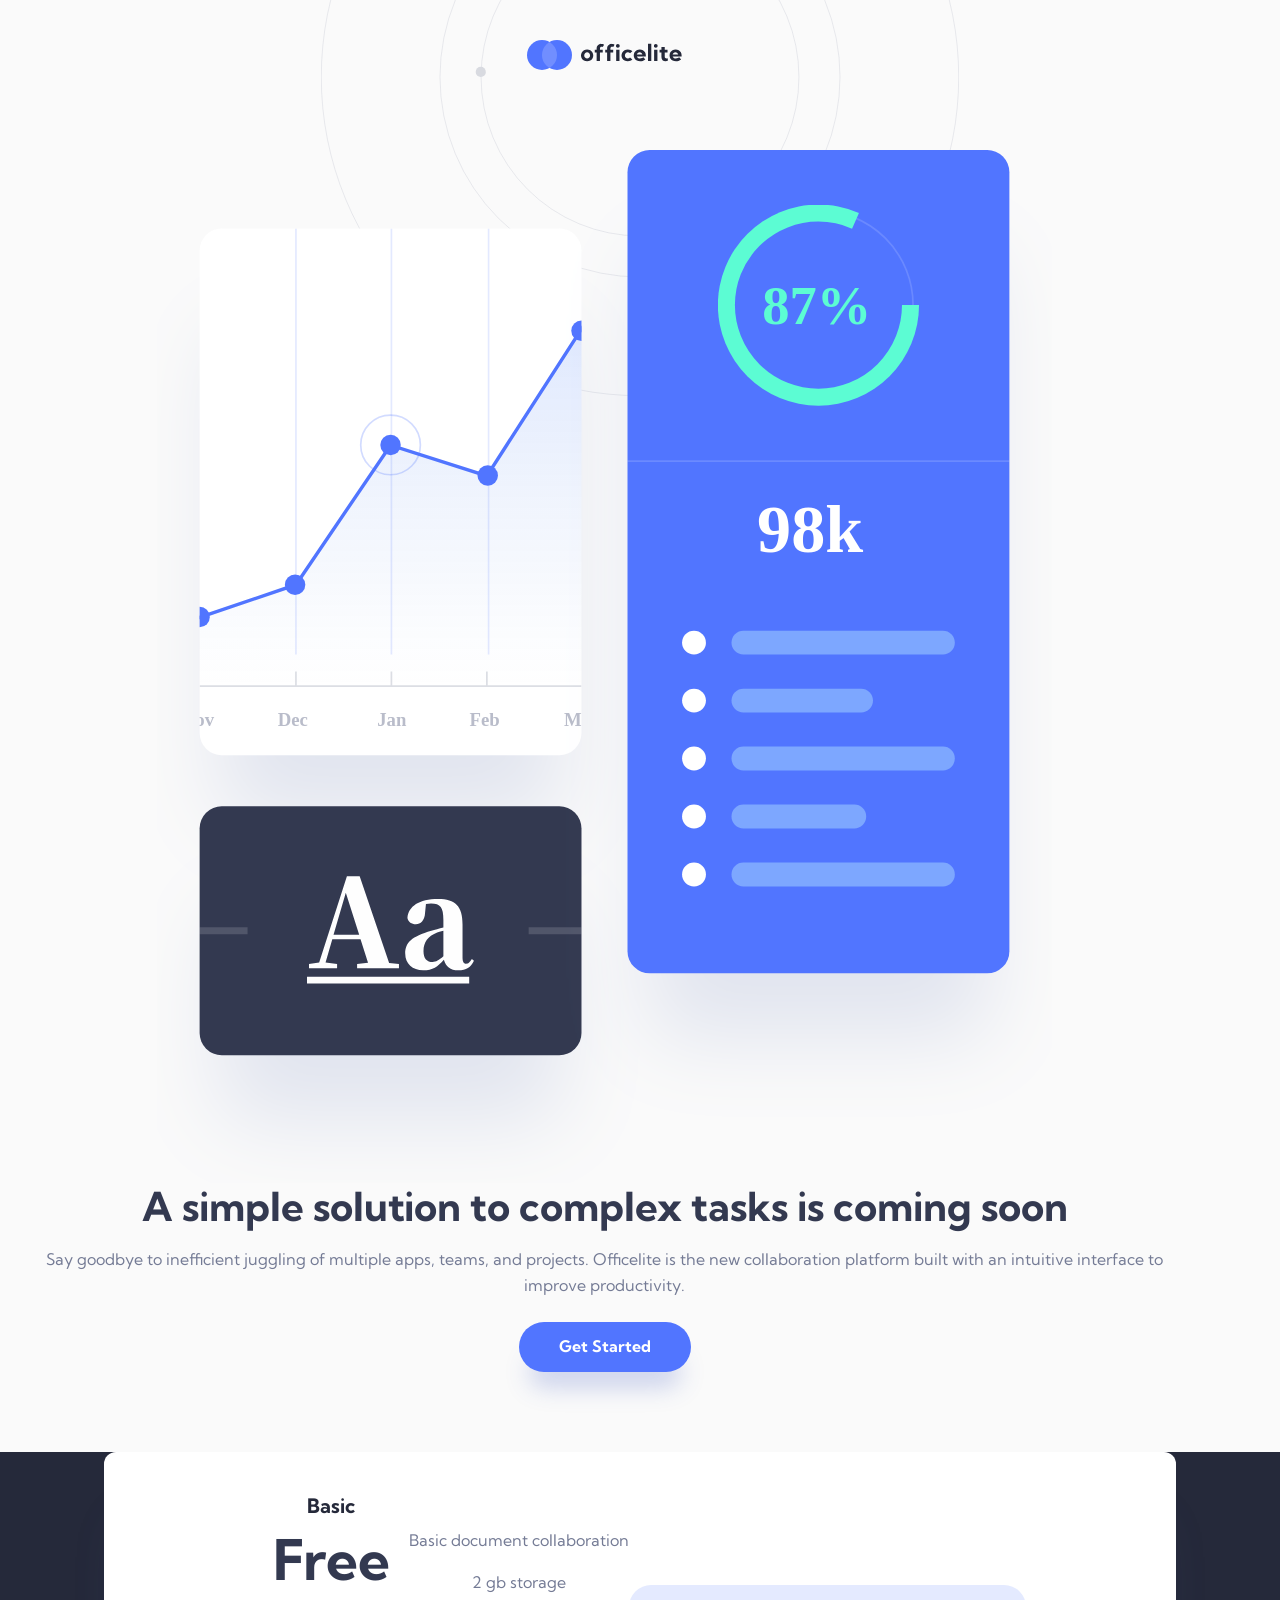
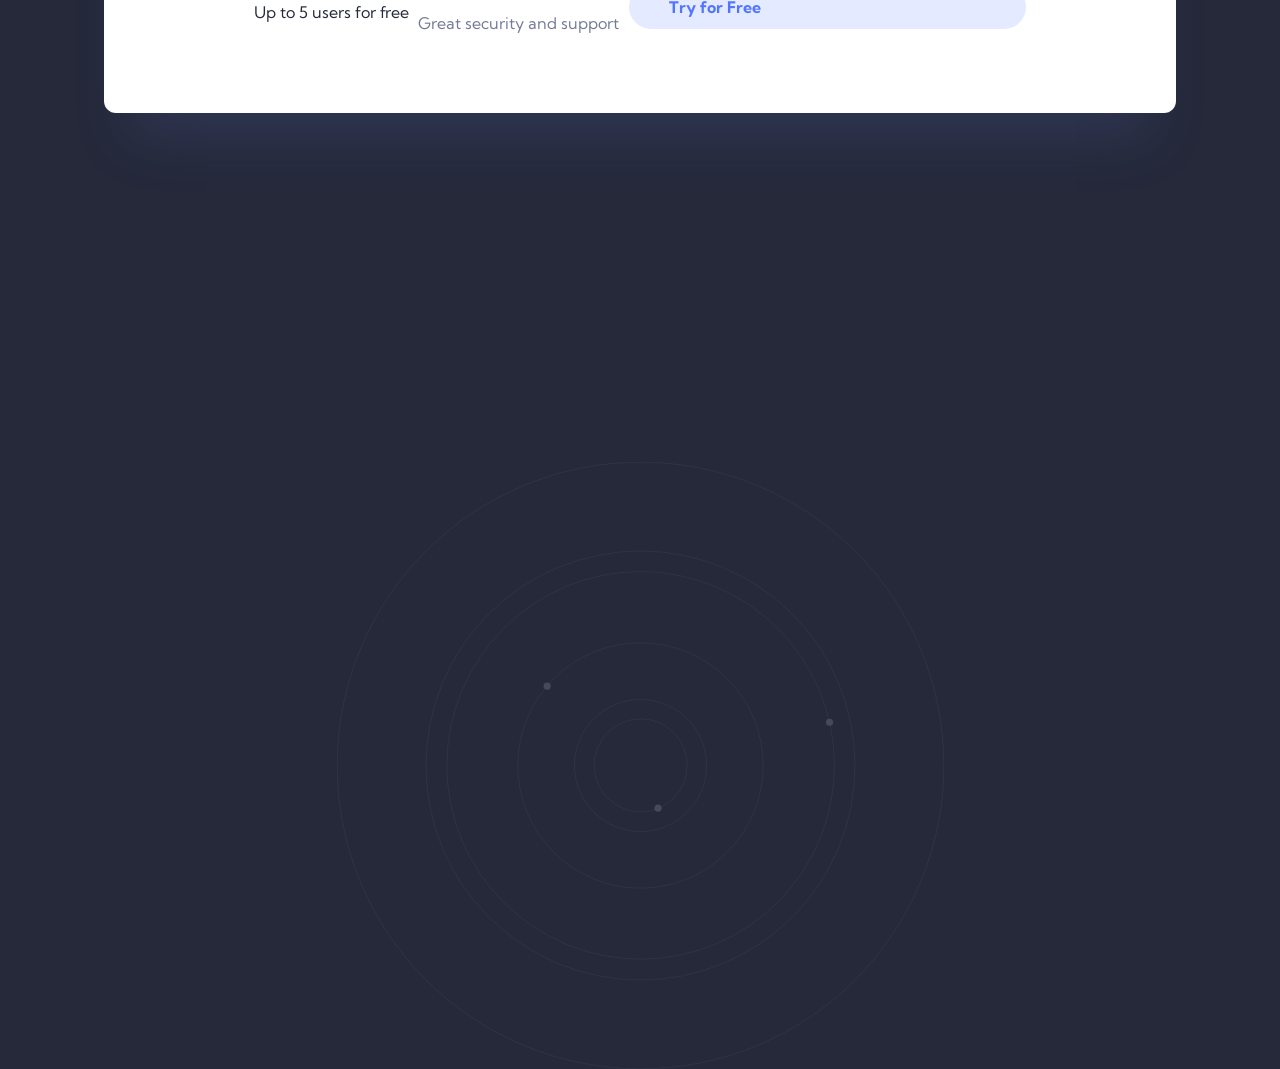
==== index.html @ f773e100 "adding to github" ====
<!DOCTYPE html>
<html lang="en">
<head>
  <meta charset="UTF-8">
  <meta name="viewport" content="width=device-width, initial-scale=1.0">
  <link rel="icon" type="image/png" sizes="32x32" href="./public/assets/favicon-32x32.png">
  <link rel="preconnect" href="https://fonts.googleapis.com">
  <link rel="preconnect" href="https://fonts.gstatic.com" crossorigin>
  <link href="https://fonts.googleapis.com/css2?family=Kumbh+Sans:wght@100..900&display=swap" rel="stylesheet">
  <link rel="stylesheet" href="./public/css/home.css">
  <title>Officelite coming soon site</title>
</head>
<body>
  <div class="container">
    <!-- header section -->
      <header>
        <img src="./public/assets/shared/logo.svg" alt="">
      </header>
    <!-- header section -->

    <!--- hero section --->
      <section class="hero-section">
          <img class="hero-img" src="./public/assets/home/illustration-charts.svg" alt="illustration-charts img">
        <div class="hero-text-content">
          <h1>A simple solution to complex tasks is coming soon</h1>
          <p> Say goodbye to inefficient juggling of multiple apps, teams, and projects. Officelite is the new collaboration platform built with an intuitive interface to improve productivity.</p>
          <a class="hero-btn" href="#">Get Started</a>
        </div>
        </section>
      <!--- hero section --->
    </div>
    <!----- pricing section ----->
      <section class="pricing-section">
        <div class="pricing-cards">

          <!---- tier-card-1 ---->
          <article class="tier-card">
              <div class="card-body-content">
                <div class="card-plan-text">
                  <h4>Basic</h4>
                  <h1>Free</h1>
                  <p>Up to 5 users for free</p>
                </div>
                <div class="card-text-content">
                  <p>Basic document collaboration</p>
                  <p>2 gb storage</p>
                  <p>Great security and support</p>
                </div>
                <a class="pricing-btn" href="#">Try for Free</a>
              </div>
          </article>
        </div>
      </section>
</body>
</html>
---- public/css/home.css ----
/**** typeography ****/

* {
  font-family: 'Kumbh Sans', sans-serif;
}

h1 {
  font-size: 40px;
  font-weight: 700;
  color: #333950;
  line-height: 48px;
  text-align: center;
  margin: 0;
}

h4 {
  font-size: 20px;
  color: #25293A;
  font-weight: 700;
  line-height: 28px;
  margin: 0;
}

p {
  color: #747B95;
  font-size: 16px;
  font-weight: 400;
  line-height: 25.6px;
  text-align: center;
}

/**** typeography ****/



/**** components ****/

.hero-btn {
  padding: 12px 40px;
  background-color: #5175FF;
  border-radius: 999px;
  font-size: 16px;
  font-weight: 700;
  color: #fff;
  line-height: 25.6px;
  cursor: pointer;
  box-shadow: 0 25px 25px -10px #3f5bc240;
  text-decoration: none;
}

.pricing-btn {
  padding: 12px 40px;
  background-color: #E4EAFF;
  border-radius: 999px;
  color: #5175FF;
  font-size: 16px;
  font-weight: 700;
  margin-top: 48px;
  text-decoration: none;
  width: 31%;
}



/**** body ****/

.container {
  margin-left: 16px;
  margin-right: 16px;
  width: 92%;
}

body {
  background-color: #FAFAFA;
  background-image: url('/public/assets/home/bg-pattern-header.svg');
  background-repeat: no-repeat;
  background-size: 638px;
  background-position-x: center;
  background-position-y: -242px;
  position: absolute;
  margin: 0;
}

/**** body ****/



/**** header section ****/

header {
  margin-top: 40px;
  display: flex;
  justify-content: center;
}


/**** header section ****/



/**** header section ****/

.hero-section {
  display: flex;
  flex-wrap: wrap;
  justify-content: center;
  margin-top: 80px;
}

.hero-img {
  width: 76%;
}

.hero-text-content {
  display: flex;
  flex-wrap: wrap;
  justify-content: center;
}

.hero-text-content > p {
  width: 99%;
  margin-bottom: 24px;
}

/**** header section ****/



/**** pricing section ****/

.pricing-section {
  margin-top: 80px;
  background-color: #25293A;
  height: 1217px;
  background-image: url('/public/assets/home/bg-pattern-footer.svg');
  background-size: 607px;
  background-position-x: center;
  background-repeat: no-repeat;
  background-position-y: bottom;
}

.pricing-cards {
  position: relative;
  display: flex;
  justify-content: center;
  align-items: center;
  flex-wrap: wrap;
}


/**** tier-card-1 ****/

.tier-card {
  background-color: #fff;
  padding: 40px 24px;
  width: 80%;
  border-radius: 12px;
  box-shadow:  0 50px 50px -25px #4b5c9a3d;
}

.card-body-content {
  display: flex;
  flex-wrap: wrap;
  justify-content: center;
  align-items: center;
}

.card-plan-text {
  text-align: center;
}

.card-plan-text > h1 {
  font-size: 56px;
  margin: 16px 0px 16px;
}

.card-plan-text > p {
  color:#25293A;
  line-height: 25.6px;
  font-weight: 400;
  margin: 0px 0px 48px;
}

.card-text-content > p {
  margin: 16px 0px 16px;
}

/**** tier-card-1 ****/
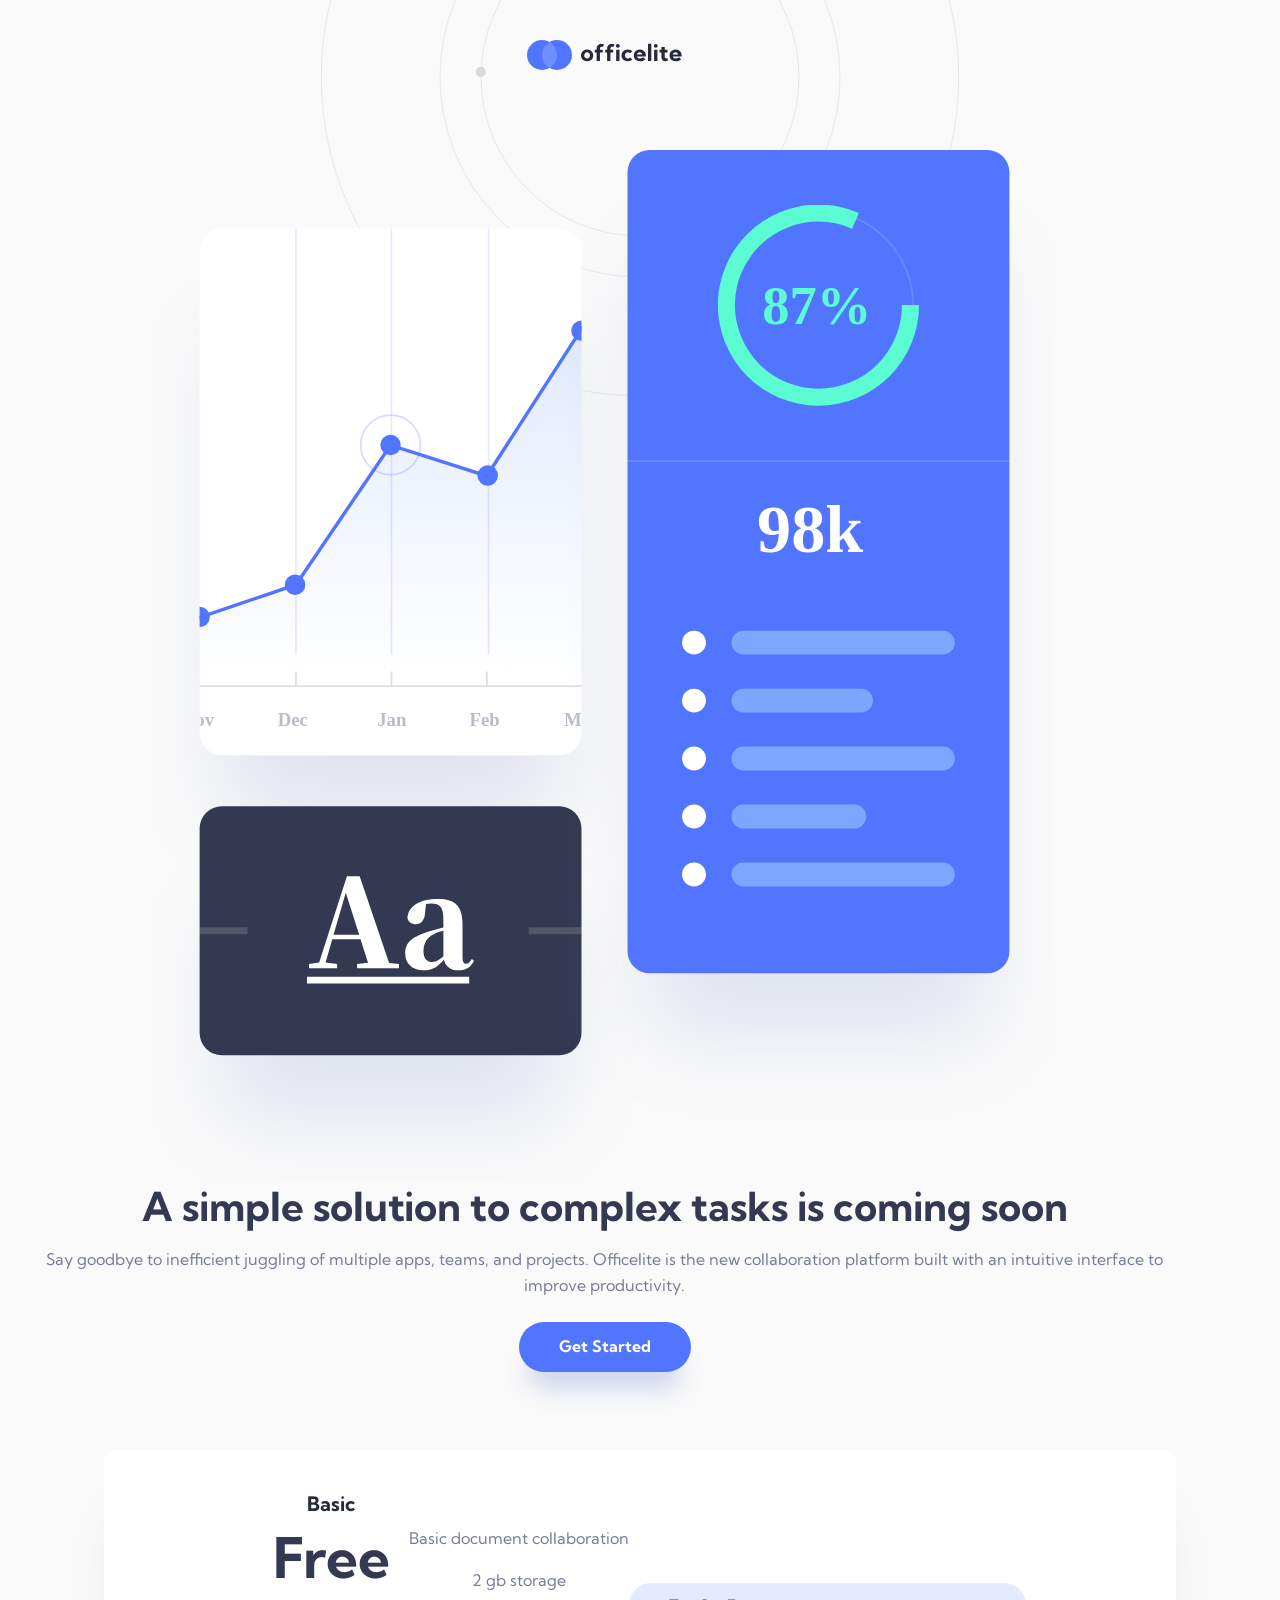
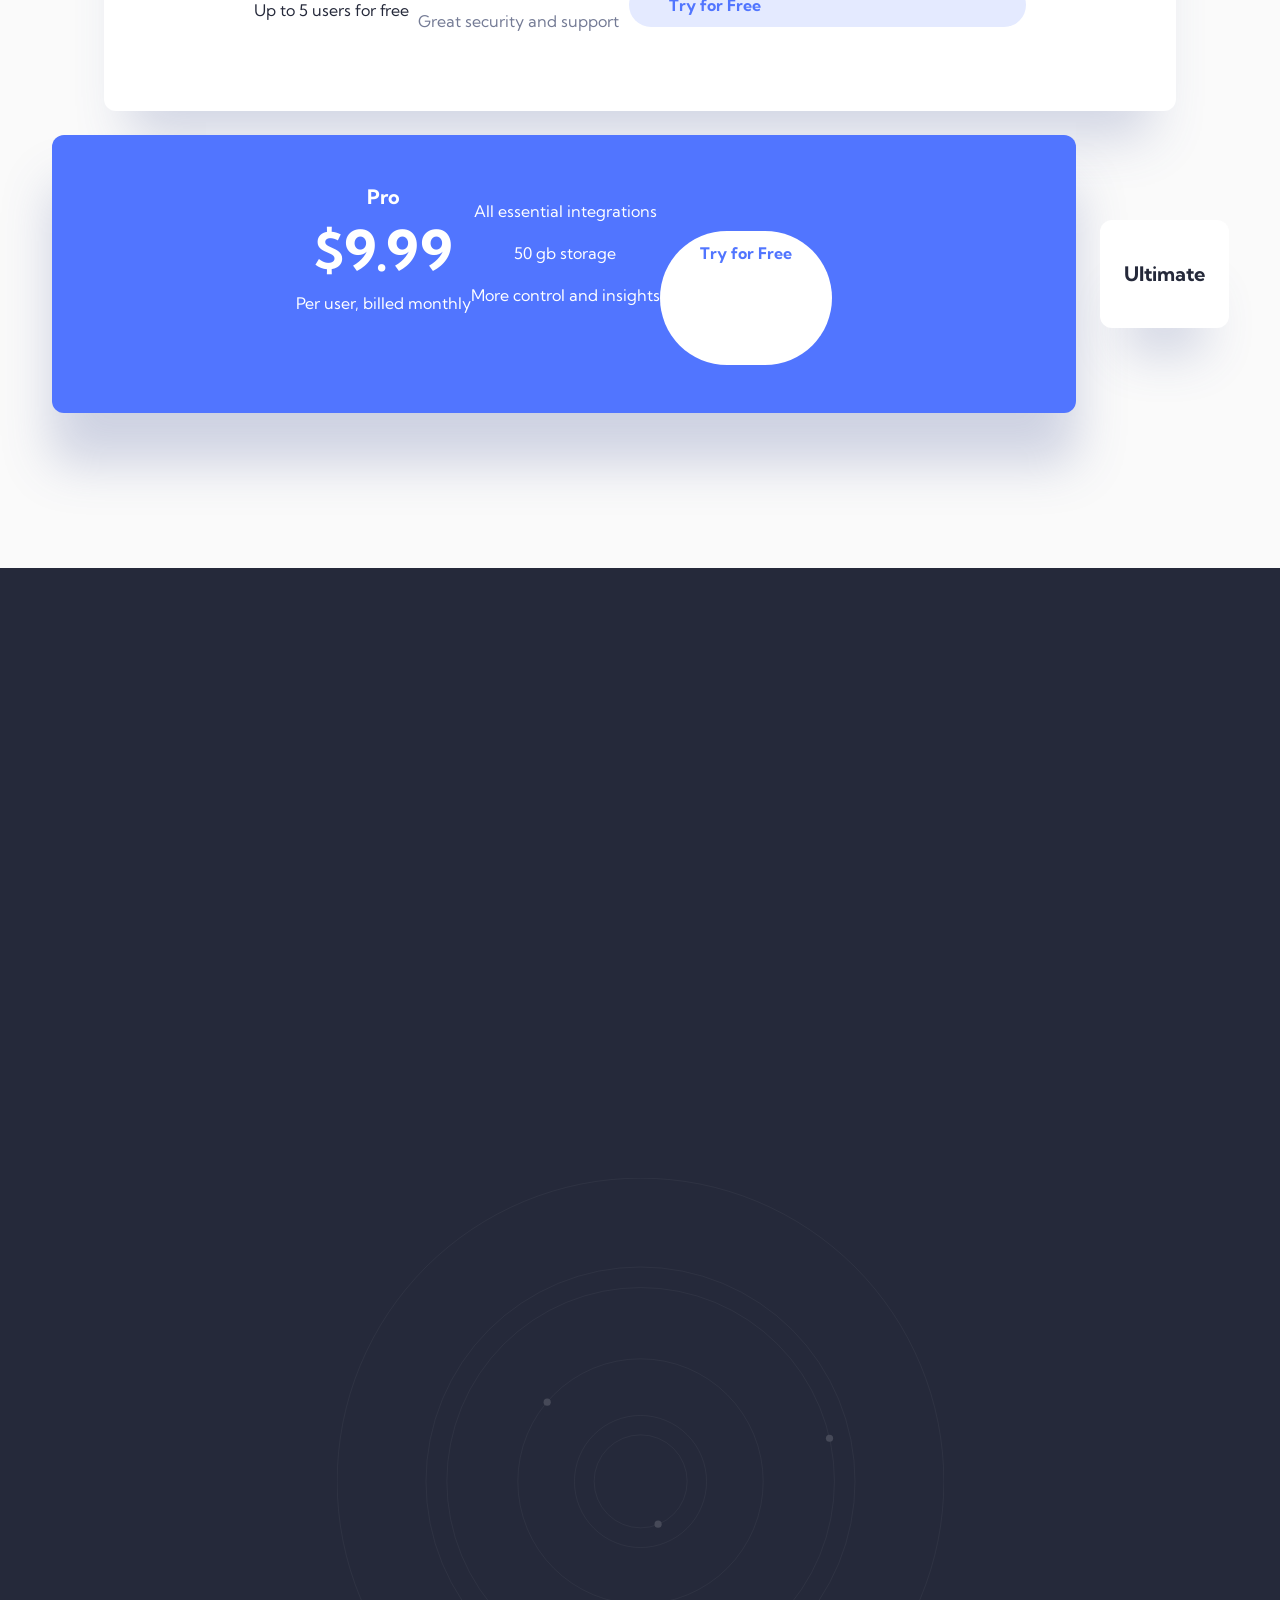
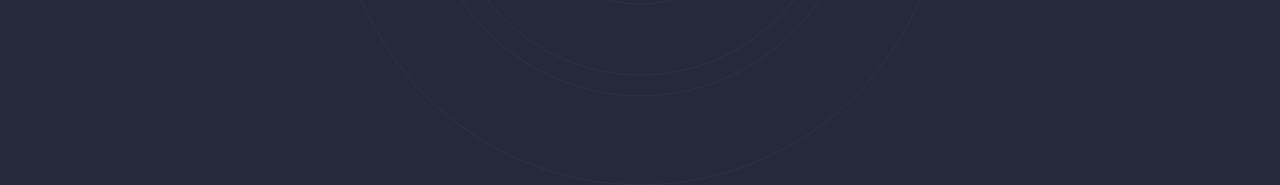
==== commit a44eb1eb: "adding pricing section" ====
--- a/index.html
+++ b/index.html
@@ -49,7 +49,37 @@
                 <a class="pricing-btn" href="#">Try for Free</a>
               </div>
           </article>
+        <!---- tier-card-1 ---->
+
+        <!---- tier-card-2 ---->
+          <article class="tier-card-1">
+              <div class="card-body-content-1">
+                <div class="card-plan-text-1">
+                  <h4>Pro</h4>
+                  <h1>$9.99</h1>
+                  <p>Per user, billed monthly</p>
+                </div>
+              <div class="card-text-content-1">
+                <p>All essential integrations</p>
+                <p>50 gb storage</p>
+                <p>More control and insights</p>
+              </div>
+              <a class="pricing-btn-1" href="#">Try for Free</a>
+            </div>
+          </article>
+        <!---- tier-card-2 ---->
+
+
+
+        <!---- tier-card-2 ---->
+          <article class="tier-card-2">
+              <div class="card-body-content-2">
+                <h4>Ultimate</h4>
+              </div>
+          </article>
         </div>
       </section>
+
+    
 </body>
 </html>
--- a/public/css/home.css
+++ b/public/css/home.css
@@ -59,6 +59,18 @@
   margin-top: 48px;
   text-decoration: none;
   width: 31%;
+}
+
+.pricing-btn-1 {
+  padding: 12px 40px;
+  background-color: #fff;
+  border-radius: 999px;
+  color: #5175FF;
+  font-size: 16px;
+  font-weight: 700;
+  cursor: pointer;
+  margin-top: 48px;
+  text-decoration: none;
 }
 
 
@@ -106,6 +118,7 @@
   flex-wrap: wrap;
   justify-content: center;
   margin-top: 80px;
+  margin-bottom: 796px;
 }
 
 .hero-img {
@@ -143,9 +156,11 @@
 .pricing-cards {
   position: relative;
   display: flex;
+  bottom: 718px;
   justify-content: center;
   align-items: center;
   flex-wrap: wrap;
+  gap: 24px;
 }
 
 
@@ -187,3 +202,77 @@
 }
 
 /**** tier-card-1 ****/
+
+
+
+
+/**** tier-card-2 ****/
+
+.tier-card-1 {
+  padding: 48px 32px;
+  background-color: #5175FF;
+  width: 75%;
+  border-radius: 12px;
+  box-shadow: 0 50px 50px 0 #4b5c9a40;
+}
+
+.card-body-content-1 {
+  display: flex;
+  flex-wrap: wrap;
+  justify-content: center;
+}
+
+
+.card-plan-text-1 {
+  text-align: center;
+}
+
+
+.card-plan-text-1 > h1 {
+  color: #fff;
+  font-size: 56px;
+  margin: 16px 0 16px;
+}
+
+
+.card-plan-text-1 > h4 {
+  color: #fff;
+}
+
+.card-plan-text-1 > p {
+  color: #fff;
+  margin: 0px 0px 48px;
+}
+
+.card-text-content-1 > p {
+  color: #fff;
+}
+
+/**** tier-card-2 ****/
+
+
+
+
+/**** tier-card-3 ****/
+
+.tier-card-2 {
+  padding: 40px 24px;
+  background-color: #fff;
+  border-radius: 12px;
+  box-shadow:  0px 50px 50px -25px #4b5c9a3d;
+}
+
+.card-body-content-2 {
+  display: flex;
+  flex-wrap: wrap;
+  justify-content: center;
+}
+
+.card-plan-text-2 {
+  text-align: center;
+}
+
+.card-plan-text-2 > h1 {
+  font-size: 56px;
+  margin: 16px 0px 16px;
+}
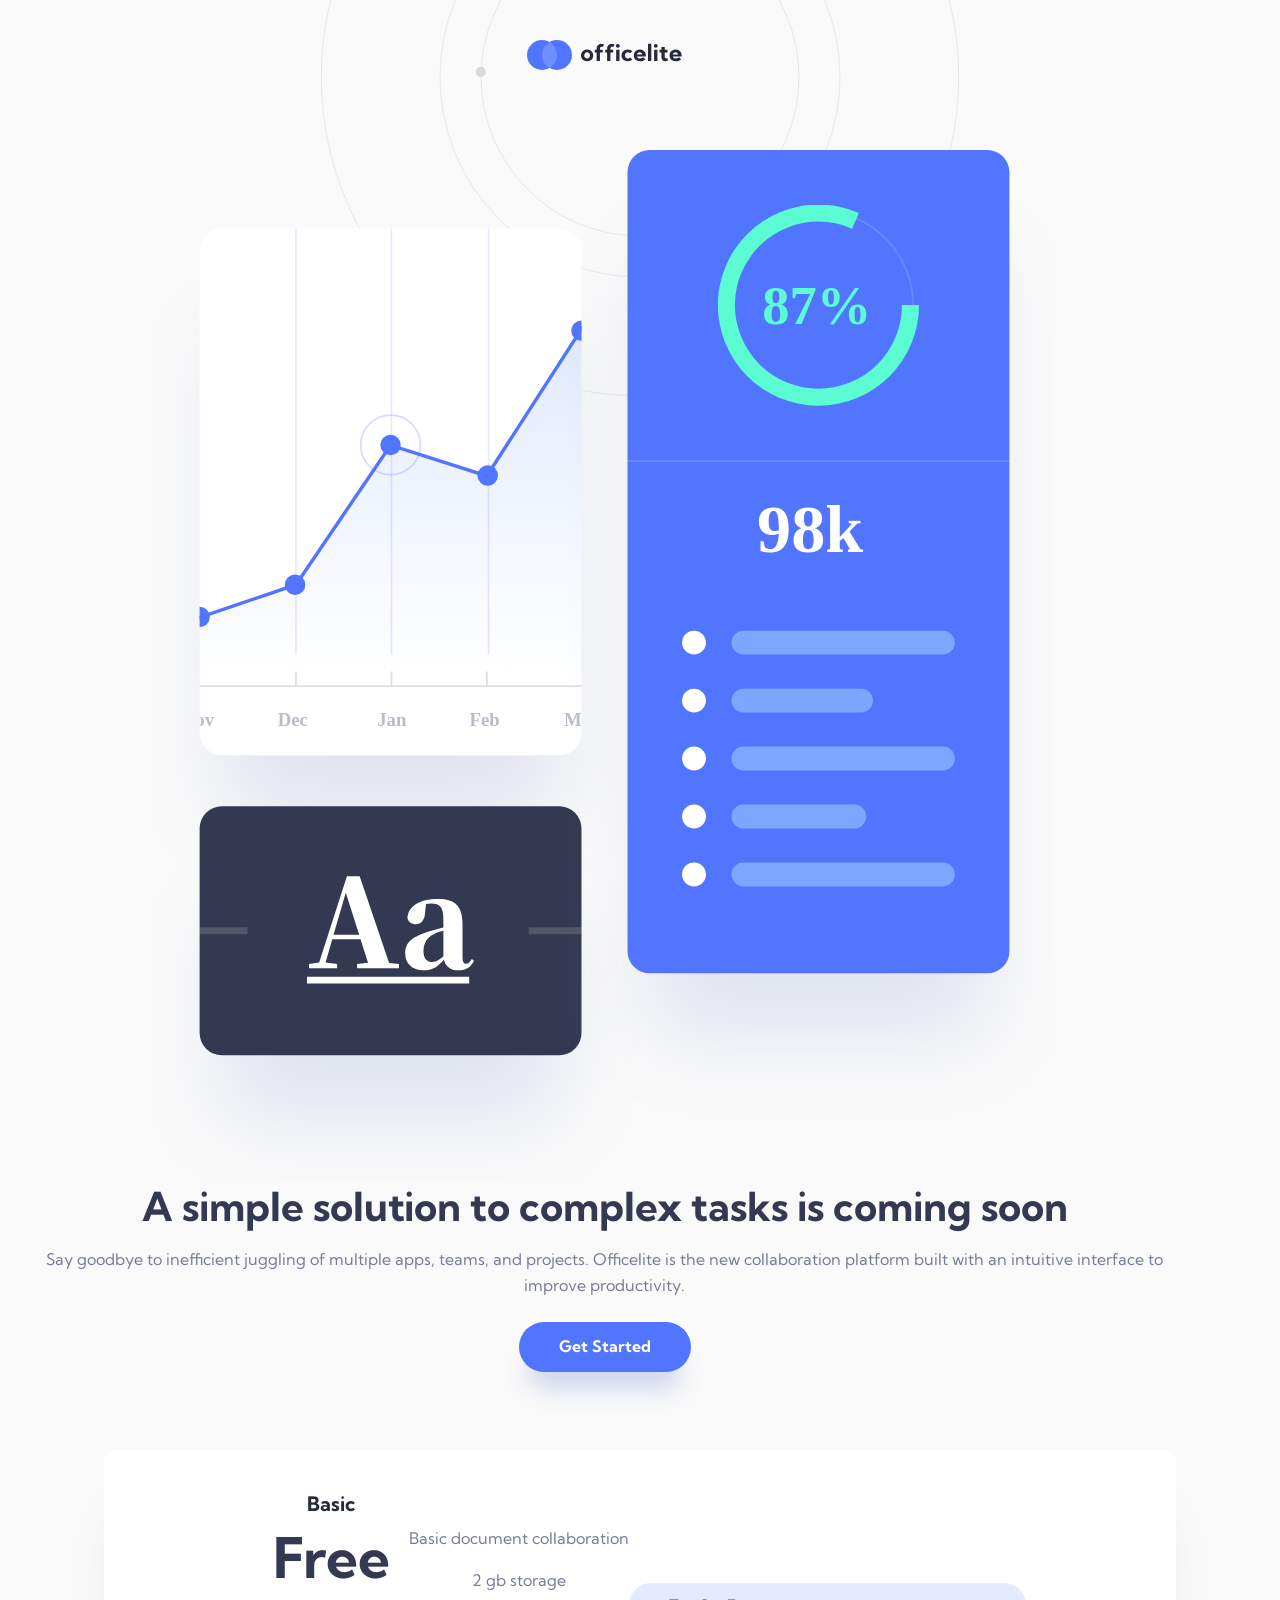
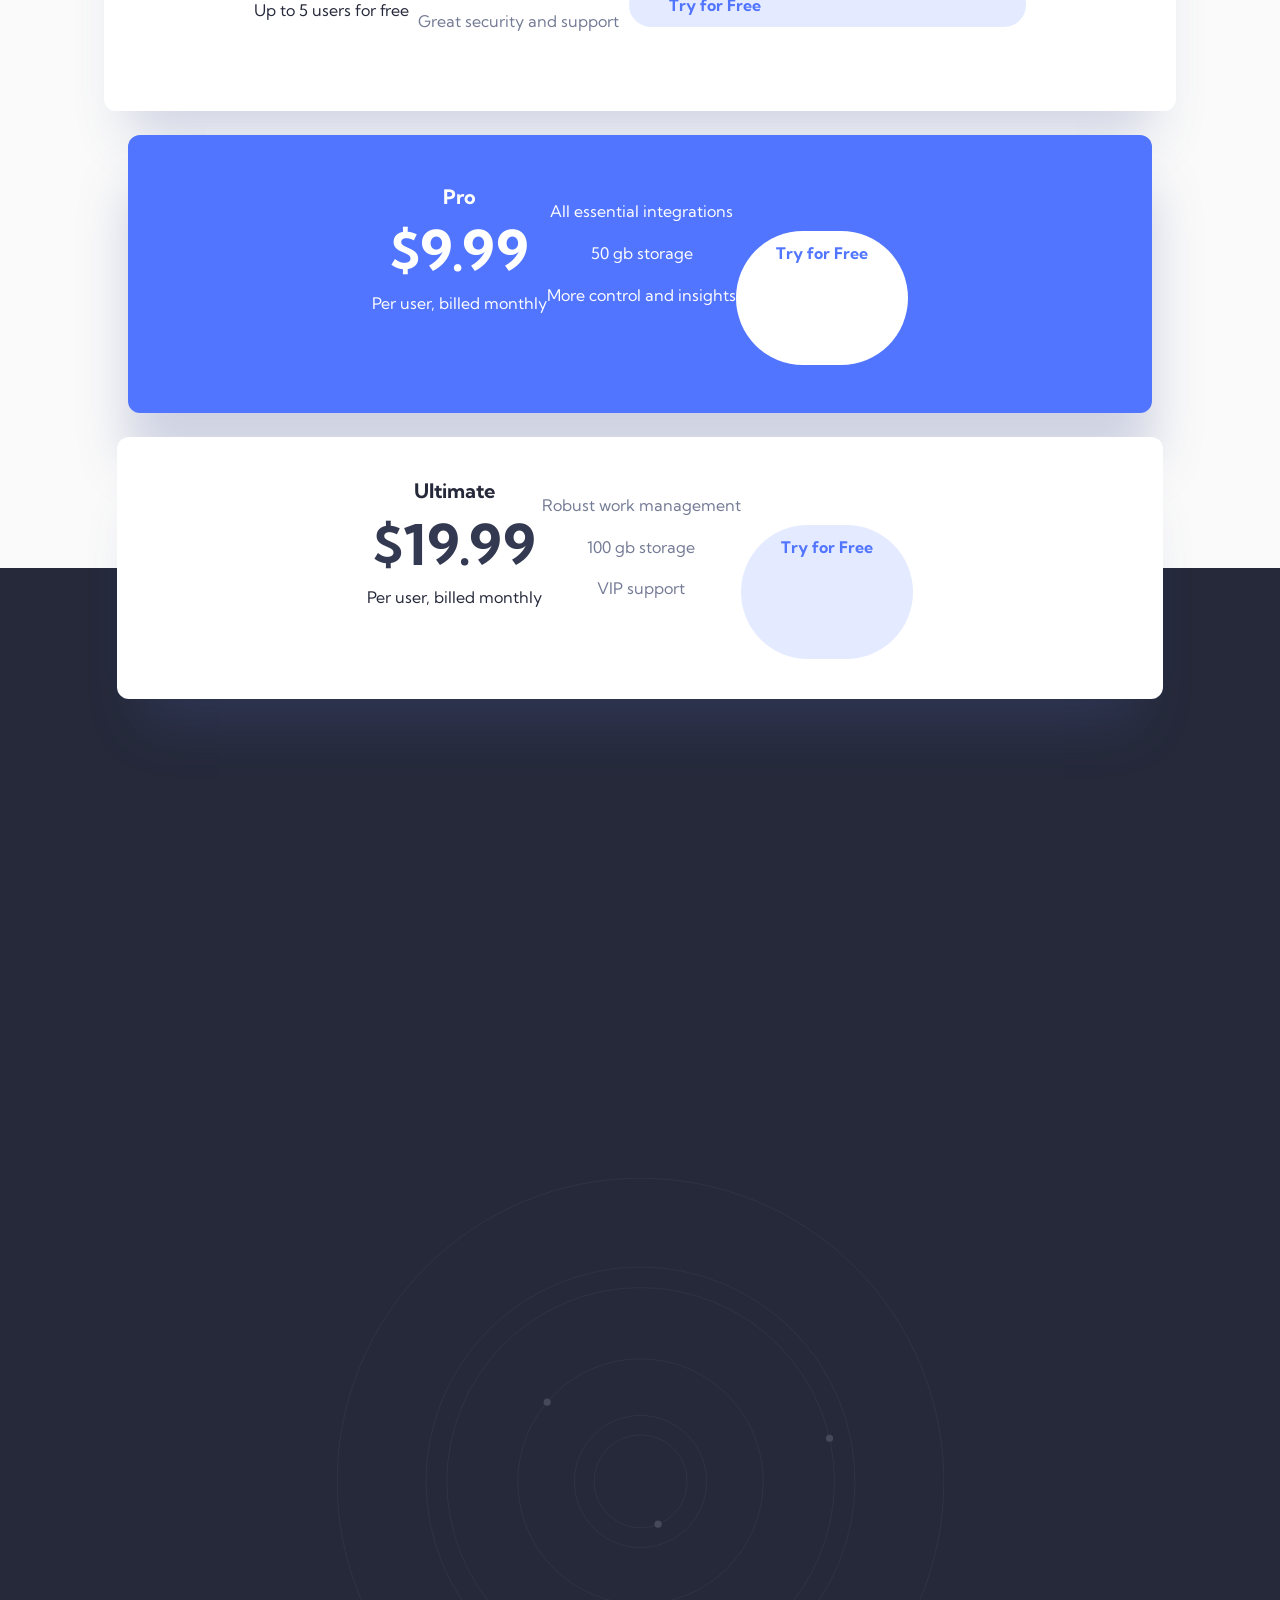
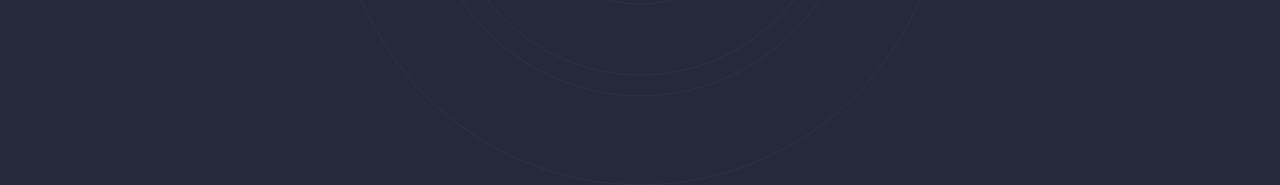
==== commit df879d49: "adjusting css" ====
--- a/index.html
+++ b/index.html
@@ -73,9 +73,19 @@
 
         <!---- tier-card-2 ---->
           <article class="tier-card-2">
-              <div class="card-body-content-2">
+             <div class="card-body-content-2">
+              <div class="card-plan-text">
                 <h4>Ultimate</h4>
+                <h1>$19.99</h1>
+                <p>Per user, billed monthly</p>
               </div>
+              <div class="card-text-content">
+                <p>Robust work management</p>
+                <p>100 gb storage</p>
+                <p>VIP support</p>
+              </div>
+              <a class="pricing-btn-2" href="#">Try for Free</a>
+             </div>
           </article>
         </div>
       </section>
--- a/public/css/home.css
+++ b/public/css/home.css
@@ -70,6 +70,18 @@
   font-weight: 700;
   cursor: pointer;
   margin-top: 48px;
+  text-decoration: none;
+}
+
+.pricing-btn-2 {
+  padding: 12px 40px;
+  background-color:#E4EAFF;
+  border-radius: 999px;
+  color: #5175FF;
+  font-size: 16px;
+  font-weight: 700;
+  margin-top: 48px;
+  cursor: pointer;
   text-decoration: none;
 }
 
@@ -258,6 +270,7 @@
 .tier-card-2 {
   padding: 40px 24px;
   background-color: #fff;
+  width: 78%;
   border-radius: 12px;
   box-shadow:  0px 50px 50px -25px #4b5c9a3d;
 }
@@ -276,3 +289,7 @@
   font-size: 56px;
   margin: 16px 0px 16px;
 }
+
+.card-text-content-2 {
+  margin: 16px 0px 16px;
+}
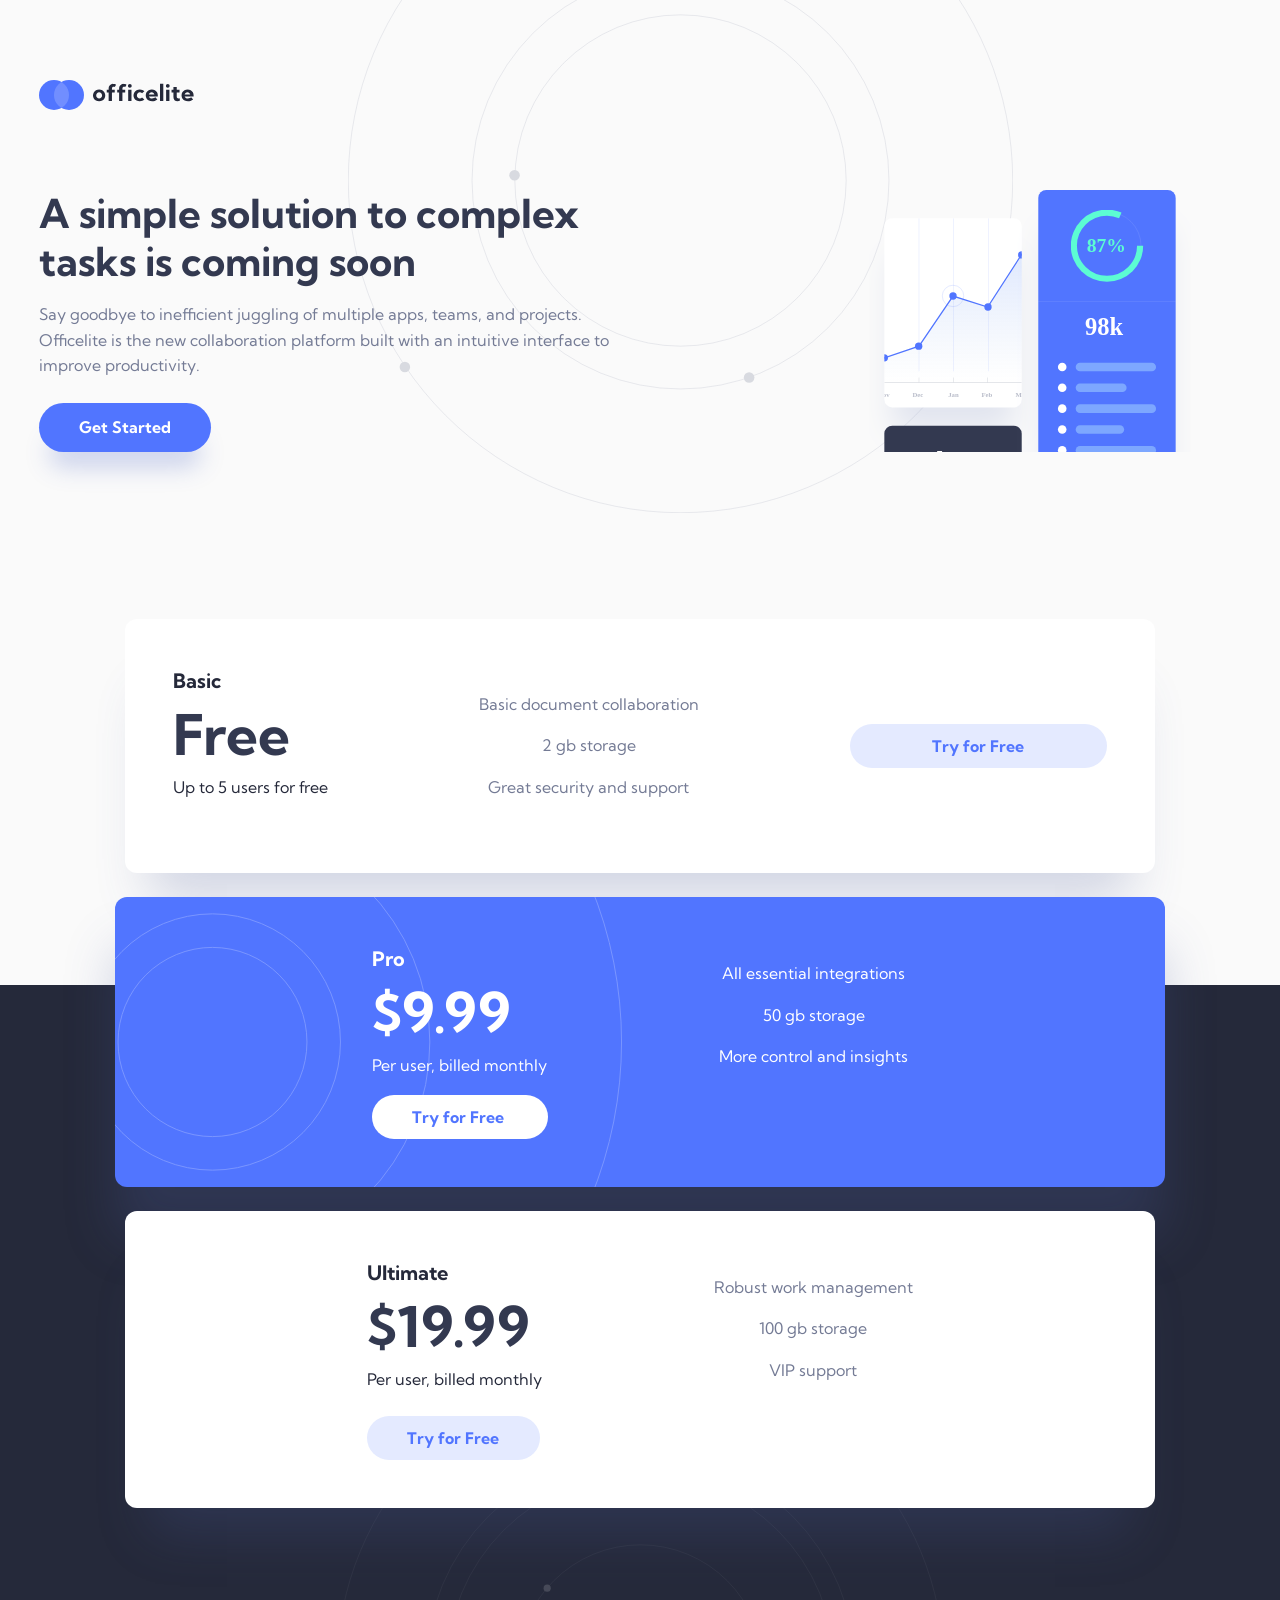
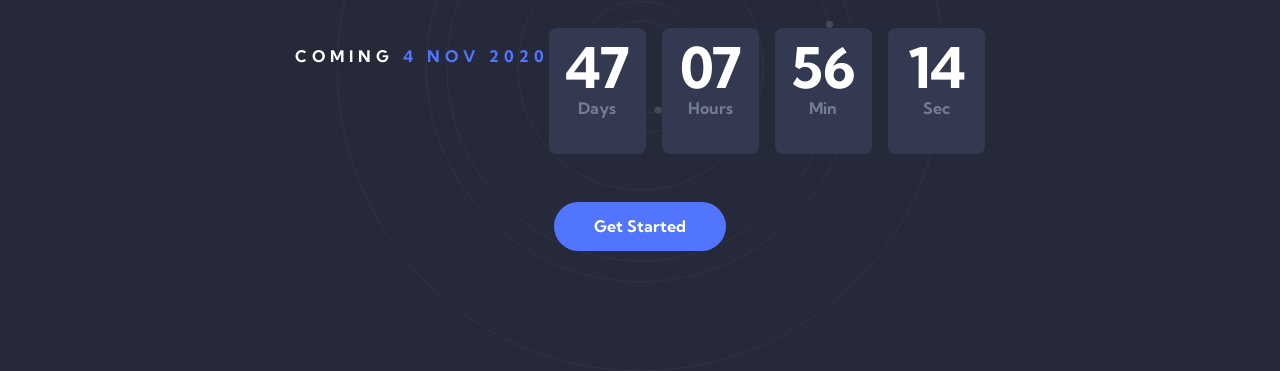
==== commit 83640812: "adding media queries desktop" ====
--- a/index.html
+++ b/index.html
@@ -87,6 +87,49 @@
               <a class="pricing-btn-2" href="#">Try for Free</a>
              </div>
           </article>
+        <!---- tier-card-2 ---->
+
+
+      <!---- countdown-section ---->
+        <section class="countdown-section">
+          <div class="countdown-container">
+              <p>Coming <span>4 Nov 2020</span></p>
+            <div class="countdown-timer">
+
+              <!---- timer-card-1 ---->
+              <div class="timer-card">
+                <h1>47</h1>
+                <p>Days</p>
+              </div>
+              <!---- timer-card-1 ---->
+
+
+              <!---- timer-card-2 ---->
+              <div class="timer-card">
+                <h1>07</h1>
+                <p>Hours</p>
+              </div>
+              <!---- timer-card-2 ---->
+
+
+              <!---- timer-card-3 ---->
+              <div class="timer-card">
+                <h1>56</h1>
+                <p>Min</p>
+              </div>
+              <!---- timer-card-3 ---->
+
+
+              <!---- timer-card-4 ---->
+              <div class="timer-card">
+                <h1>14</h1>
+                <p>Sec</p>
+              </div>
+              <!---- timer-card-4 ---->
+            </div>
+            <a class="countdown-btn" href="#">Get Started</a>
+          </div>
+        </section>
         </div>
       </section>
 
--- a/public/css/home.css
+++ b/public/css/home.css
@@ -83,6 +83,22 @@
   margin-top: 48px;
   cursor: pointer;
   text-decoration: none;
+}
+
+.countdown-btn {
+  padding: 12px 40px;
+  background-color: #5175FF;
+  border-radius: 999px;
+  font-size: 16px;
+  font-weight: 700;
+  color: #fff;
+  line-height: 25.6px;
+  cursor: pointer;
+  text-decoration: none ;
+}
+
+span {
+  color: #5175FF;
 }
 
 
@@ -293,3 +309,299 @@
 .card-text-content-2 {
   margin: 16px 0px 16px;
 }
+
+/**** tier-card-3 ****/
+
+
+/**** countdown section ****/
+
+.countdown-section {
+  display: flex;
+  flex-wrap: wrap;
+  justify-content: center;
+}
+
+.countdown-container {
+  margin-top: 40px;
+  display: flex;
+  flex-wrap: wrap;
+  justify-content: center;
+}
+
+.countdown-container > p {
+  font-size: 16px;
+  font-weight: 700;
+  color: #fff;
+  line-height: 25.6px;
+  text-transform: uppercase;
+  letter-spacing: 5px;
+}
+
+.countdown-timer {
+  display: flex;
+  flex-wrap: wrap;
+  justify-content: center;
+  margin-bottom: 48px;
+  gap: 16px;
+}
+
+.timer-card {
+  padding-top: 16px;
+  background-color:#333950;
+  border-radius: 8px;
+  width: 73px;
+}
+
+.timer-card > h1 {
+  color: #fff;
+  margin-bottom: 4px;
+}
+
+.timer-card > p {
+  font-weight: 700;
+  margin-top: 0px;
+}
+
+/**** countdown section ****/
+
+
+/*** media queries tablet ***/
+
+@media screen and (min-width:768px) {
+
+  /*** components ***/
+
+  .pricing-btn {
+    margin: 0;
+    width: 19%;
+    display: flex;
+    justify-content: center;
+  }
+
+  .pricing-btn-1 {
+    margin: 0;
+    width: 18%;
+  }
+
+  .pricing-btn-2 {
+    margin: 0;
+    width: 17%;
+  }
+
+  /*** components ***/
+
+
+  /*** typeography ***/
+
+  h1 {
+    font-size: 40px;
+  }
+
+
+  
+  /**** body ****/
+
+  .container {
+    margin-left: 39px;
+    margin-right: 39px;
+    width: 90%;
+  }
+  
+  body {
+    background-position-x: 348px;
+    background-position-y: -152px;
+    background-size: 665px;
+  }
+
+  /**** body ****/
+  
+  
+  /**** header section ****/
+
+  header {
+    margin-top: 80px;
+    display: flex;
+    justify-content: left;
+  }
+
+  /**** header section ****/
+
+
+
+  /**** hero section ****/
+
+
+  .hero-section {
+    display: flex;
+    flex-wrap: wrap;
+    flex-direction: row;
+    justify-content: space-between;
+    background-image: url('/public/assets/home/illustration-charts.svg');
+    background-repeat: no-repeat;
+    background-size: 322px;
+    background-position-x: right;
+    margin-bottom: 533px;
+  }
+
+  .hero-img {
+    display: none;
+  }
+
+  .hero-text-content {
+    display: flex;
+    justify-content: left;
+    width: 51%;
+  }
+
+  .hero-text-content > h1 {
+    text-align: left;
+  }
+
+  .hero-text-content > p {
+    text-align: left;
+  }
+
+  /**** hero section ****/
+
+
+
+  /**** pricing section ****/
+
+  .pricing-section {
+    height: 986px;
+    margin-top: 80px;
+  }
+
+  .pricing-cards {
+    position: absolute;
+    bottom: 120px;
+  }
+
+
+  /**** pricing-cards ****/
+
+
+
+  /*** tier-card-1 ***/
+
+  .tier-card {
+    padding: 48px;
+    width: 73%;
+  }
+
+  .card-body-content {
+    display: flex;
+    flex-wrap: wrap;
+    justify-content: space-between;
+    align-items: center;
+  }
+
+  .card-plan-text {
+    text-align: left;
+  }
+
+  .card-plan-text > h1 {
+    text-align: left;
+  }
+
+  .card-plan-text > p {
+    margin-bottom: 24px;
+  }
+
+  /*** tier-card-1 ***/
+
+
+
+  /*** tier-card-2 ***/
+
+  .tier-card-1 {
+    background-image: url('/public/assets/home/bg-pattern-pricing.svg');
+    background-size: 819px;
+    background-position-x: -312px;
+    background-position-y: center;
+    background-repeat: no-repeat;
+    display: flex;
+    flex-wrap: wrap;
+    justify-content: space-around;
+    width: 77%;
+  }
+
+  .card-body-content-1 {
+    display: flex;
+    flex-wrap: wrap;
+    justify-content: space-between;
+  }
+
+  .card-plan-text-1 {
+    text-align: left;
+  }
+
+  .card-plan-text-1 > h1 {
+    text-align: left;
+  }
+
+  .card-plan-text-1 > p {
+    margin-bottom: 16px;
+  }
+
+  /*** tier-card-2 ***/
+
+
+
+  /*** tier-card-3 ***/
+
+  .tier-card-2 {
+    padding: 48px;
+    display: flex;
+    flex-wrap: wrap;
+    justify-content: space-around;
+    width: 73%;
+  }
+
+  .card-body-content-2 {
+    display: flex;
+    flex-wrap: wrap;
+    justify-content: space-between;
+  }
+
+  .card-plan-text-2 {
+    text-align: left;
+  }
+
+  .card-plan-text-2 > p {
+    margin-bottom: 24px;
+  } 
+
+  /*** tier-card-3 ***/
+
+
+
+  /**** countdown-container ****/  
+
+  .countdown-section {
+    width: 65%;
+    display: flex;
+    justify-content: center;
+  }
+
+  .countdown-container {
+    margin-top: 96px;
+    width: 90%;
+  }
+
+  .countdown-timer {
+    display: flex;
+    justify-content: center;
+    flex-wrap: wrap;
+  }
+
+  .timer-card {
+    padding: 16px 12px;
+  }
+
+  .timer-card > h1 {
+    font-size: 56px;
+  }
+
+  /**** countdown-container ****/ 
+}
